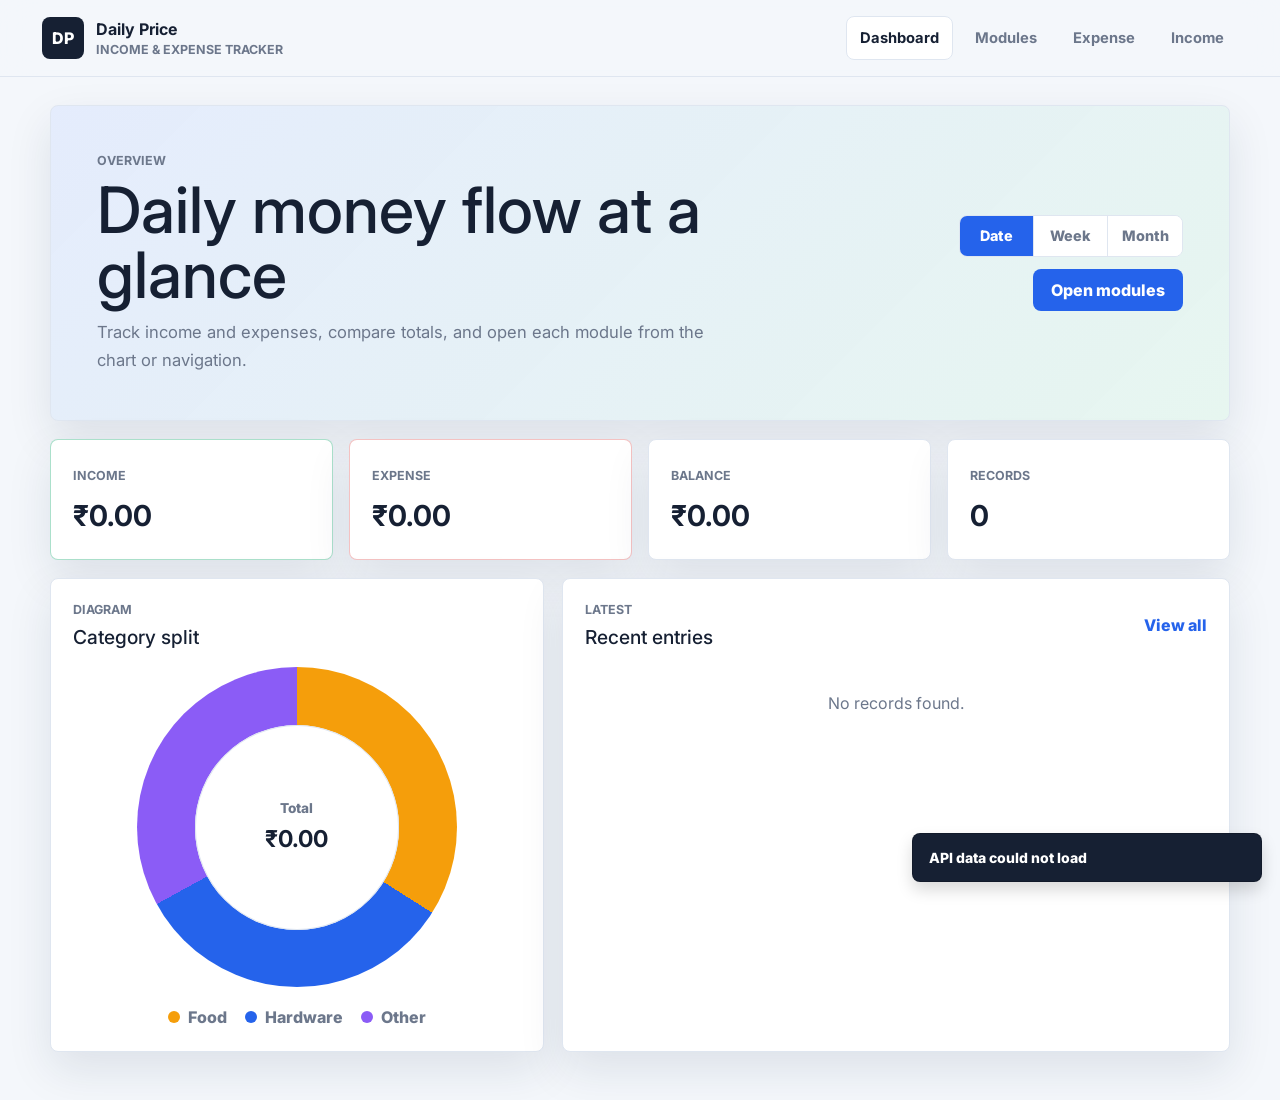
==== index.html @ 6be8b62a "Add files via upload" ====
<!DOCTYPE html>
<html lang="en">
<head>
  <meta charset="UTF-8">
  <meta name="viewport" content="width=device-width, initial-scale=1.0">
  <title>Daily Expense Dashboard</title>
  <link rel="preconnect" href="https://fonts.googleapis.com">
  <link rel="preconnect" href="https://fonts.gstatic.com" crossorigin>
  <link href="https://fonts.googleapis.com/css2?family=Inter:wght@400;500;600;700;800&display=swap" rel="stylesheet">
  <link href="https://cdn.jsdelivr.net/npm/bootstrap@5.3.3/dist/css/bootstrap.min.css" rel="stylesheet">
  <link rel="icon" type="image/jpeg" href="image/favicon.jfif">
  <link rel="stylesheet" href="styles.css">
</head>
<body data-page="dashboard">
  <header class="topbar">
    <a class="brand" href="index.html">
      <span class="brand-mark">DP</span>
      <span>
        <strong>Daily Price</strong>
        <small>Income & expense tracker</small>
      </span>
    </a>
    <nav class="nav">
      <a class="active" href="index.html">Dashboard</a>
      <a href="daily_routing.html">Modules</a>
      <a href="expense.html">Expense</a>
      <a href="income.html">Income</a>
    </nav>
  </header>

  <main class="shell">
    <section class="hero-panel">
      <div>
        <p class="eyebrow">Overview</p>
        <h1>Daily money flow at a glance</h1>
        <p class="hero-copy">Track income and expenses, compare totals, and open each module from the chart or navigation.</p>
      </div>
      <div class="dashboard-actions">
        <div class="period-filter" aria-label="Dashboard period">
          <button class="period-btn active" type="button" data-period="day">Date</button>
          <button class="period-btn" type="button" data-period="week">Week</button>
          <button class="period-btn" type="button" data-period="month">Month</button>
        </div>
        <a class="primary-action" href="daily_routing.html">Open modules</a>
      </div>
    </section>

    <section class="stats-grid" aria-label="Summary">
      <article class="stat-card income">
        <span>Income</span>
        <strong id="totalIncome">₹0</strong>
      </article>
      <article class="stat-card expense">
        <span>Expense</span>
        <strong id="totalExpense">₹0</strong>
      </article>
      <article class="stat-card balance">
        <span>Balance</span>
        <strong id="totalBalance">₹0</strong>
      </article>
      <article class="stat-card count">
        <span>Records</span>
        <strong id="recordCount">0</strong>
      </article>
    </section>

    <section class="content-grid">
      <article class="panel chart-panel">
        <div class="panel-title">
          <div>
            <p class="eyebrow">Diagram</p>
            <h2>Category split</h2>
          </div>
        </div>
        <div class="donut-wrap">
          <button id="dashboardDonut" class="donut" aria-label="Open modules diagram"></button>
          <div class="donut-center">
            <span>Total</span>
            <strong id="chartTotal">₹0</strong>
          </div>
        </div>
        <div class="legend">
          <a href="income.html"><span class="dot income-dot"></span>Income</a>
          <a href="expense.html"><span class="dot expense-dot"></span>Expense</a>
        </div>
      </article>

      <article class="panel">
        <div class="panel-title">
          <div>
            <p class="eyebrow">Latest</p>
            <h2>Recent entries</h2>
          </div>
          <a class="text-link" href="daily_routing.html">View all</a>
        </div>
        <div id="recentList" class="recent-list"></div>
      </article>
    </section>
  </main>

  <div id="toast" class="toast" role="status" aria-live="polite"></div>
  <script src="app.js"></script>
</body>
</html>
---- styles.css ----
:root {
  --bg: #f4f7fb;
  --panel: #ffffff;
  --ink: #162033;
  --muted: #6c778b;
  --line: #dfe6f0;
  --income: #10a66a;
  --income-soft: #dff8ec;
  --expense: #e05252;
  --expense-soft: #ffe7e7;
  --gold: #d89b20;
  --blue: #2563eb;
  --shadow: 0 18px 45px rgba(23, 38, 67, 0.10);
}

* {
  box-sizing: border-box;
}

body {
  margin: 0;
  min-height: 100vh;
  background: var(--bg);
  color: var(--ink);
  font-family: Inter, system-ui, -apple-system, BlinkMacSystemFont, "Segoe UI", sans-serif;
}

a {
  color: inherit;
  text-decoration: none;
}

.topbar {
  position: sticky;
  top: 0;
  z-index: 10;
  display: flex;
  align-items: center;
  justify-content: space-between;
  gap: 18px;
  padding: 16px clamp(16px, 4vw, 42px);
  background: rgba(244, 247, 251, 0.92);
  border-bottom: 1px solid var(--line);
  backdrop-filter: blur(16px);
}

.brand {
  display: inline-flex;
  align-items: center;
  gap: 12px;
  min-width: 210px;
}

.brand-mark {
  display: grid;
  width: 42px;
  height: 42px;
  place-items: center;
  border-radius: 8px;
  background: #162033;
  color: #fff;
  font-weight: 800;
}

.brand strong,
.brand small {
  display: block;
}

.brand small,
.eyebrow,
.stat-card span,
.route-card small {
  color: var(--muted);
  font-size: 0.78rem;
  font-weight: 700;
  letter-spacing: 0;
  text-transform: uppercase;
}

.nav {
  display: flex;
  flex-wrap: wrap;
  gap: 8px;
  justify-content: flex-end;
}

.nav a {
  padding: 10px 13px;
  border: 1px solid transparent;
  border-radius: 8px;
  color: var(--muted);
  font-size: 0.92rem;
  font-weight: 700;
}

.nav a:hover,
.nav a.active {
  border-color: var(--line);
  background: #fff;
  color: var(--ink);
}

.shell {
  width: min(1180px, calc(100% - 32px));
  margin: 0 auto;
  padding: 28px 0 48px;
}

.hero-panel,
.module-head {
  display: flex;
  align-items: center;
  justify-content: space-between;
  gap: 22px;
  min-height: 220px;
  padding: clamp(24px, 5vw, 46px);
  border: 1px solid var(--line);
  border-radius: 8px;
  background:
    linear-gradient(135deg, rgba(37, 99, 235, 0.12), rgba(16, 166, 106, 0.10)),
    var(--panel);
  box-shadow: var(--shadow);
}

.hero-panel.compact {
  min-height: 150px;
}

h1,
h2,
p {
  margin-top: 0;
}

h1 {
  max-width: 720px;
  margin-bottom: 12px;
  font-size: clamp(2rem, 5vw, 4.5rem);
  line-height: 1.02;
  letter-spacing: 0;
}

h2 {
  margin-bottom: 0;
  font-size: 1.2rem;
}

.hero-copy {
  max-width: 620px;
  margin-bottom: 0;
  color: var(--muted);
  font-size: 1.04rem;
  line-height: 1.65;
}

.primary-action,
.ghost-btn,
.icon-btn {
  display: inline-flex;
  align-items: center;
  justify-content: center;
  min-height: 42px;
  border: 0;
  border-radius: 8px;
  font: inherit;
  font-weight: 800;
  cursor: pointer;
}

.primary-action {
  flex: 0 0 auto;
  padding: 0 18px;
  background: var(--blue);
  color: #fff;
}

.dashboard-actions {
  display: grid;
  gap: 12px;
  justify-items: end;
}

.period-filter {
  display: inline-flex;
  overflow: hidden;
  border: 1px solid var(--line);
  border-radius: 8px;
  background: #fff;
}

.period-btn {
  min-width: 74px;
  min-height: 40px;
  border: 0;
  border-right: 1px solid var(--line);
  padding: 0 12px;
  background: #fff;
  color: var(--muted);
  font: inherit;
  font-size: 0.9rem;
  font-weight: 800;
  cursor: pointer;
}

.period-btn:last-child {
  border-right: 0;
}

.period-btn:hover,
.period-btn.active {
  background: var(--blue);
  color: #fff;
}

.primary-action.full {
  width: 100%;
}

.ghost-btn {
  padding: 0 14px;
  background: #eef3fa;
  color: var(--ink);
}

.stats-grid,
.routing-grid {
  display: grid;
  grid-template-columns: repeat(4, 1fr);
  gap: 16px;
  margin: 18px 0;
}

.stat-card,
.route-card,
.panel {
  border: 1px solid var(--line);
  border-radius: 8px;
  background: var(--panel);
  box-shadow: var(--shadow);
}

.stat-card {
  padding: 22px;
}

.stat-card strong {
  display: block;
  margin-top: 8px;
  font-size: 1.8rem;
}

.stat-card.income {
  border-color: rgba(16, 166, 106, 0.35);
}

.stat-card.expense {
  border-color: rgba(224, 82, 82, 0.35);
}

.content-grid {
  display: grid;
  grid-template-columns: minmax(280px, 0.85fr) minmax(320px, 1.15fr);
  gap: 18px;
}

.panel {
  padding: 22px;
}

.panel-title {
  display: flex;
  align-items: center;
  justify-content: space-between;
  gap: 14px;
  margin-bottom: 18px;
}

.eyebrow {
  margin-bottom: 6px;
}

.text-link {
  color: var(--blue);
  font-weight: 800;
}

.donut-wrap {
  position: relative;
  display: grid;
  width: min(320px, 82vw);
  aspect-ratio: 1;
  place-items: center;
  margin: 8px auto 18px;
}

.donut {
  width: 100%;
  height: 100%;
  border: 0;
  border-radius: 50%;
  background: conic-gradient(var(--income) 0 50%, var(--expense) 50% 100%);
  cursor: pointer;
}

.donut::after {
  content: "";
  position: absolute;
  inset: 18%;
  border-radius: 50%;
  background: #fff;
  box-shadow: inset 0 0 0 1px var(--line);
}

.donut-center {
  position: absolute;
  display: grid;
  place-items: center;
  gap: 4px;
  pointer-events: none;
}

.donut-center span {
  color: var(--muted);
  font-size: 0.85rem;
  font-weight: 800;
}

.donut-center strong {
  font-size: 1.45rem;
}

.legend {
  display: flex;
  justify-content: center;
  gap: 18px;
}

.legend a {
  display: inline-flex;
  align-items: center;
  gap: 8px;
  color: var(--muted);
  font-weight: 800;
}

.dot {
  width: 12px;
  height: 12px;
  border-radius: 50%;
}

.income-dot {
  background: var(--income);
}

.expense-dot {
  background: var(--expense);
}

.recent-list {
  display: grid;
  gap: 10px;
}

.recent-item {
  display: grid;
  grid-template-columns: 1fr auto;
  gap: 8px;
  padding: 14px;
  border: 1px solid var(--line);
  border-radius: 8px;
}

.recent-item small {
  color: var(--muted);
  font-weight: 700;
}

.pill {
  align-self: start;
  padding: 6px 9px;
  border-radius: 999px;
  font-size: 0.78rem;
  font-weight: 800;
}

.pill.income {
  background: var(--income-soft);
  color: var(--income);
}

.pill.expense {
  background: var(--expense-soft);
  color: var(--expense);
}

.route-card {
  position: relative;
  min-height: 230px;
  padding: 26px;
  overflow: hidden;
}

.route-card strong {
  display: block;
  margin: 18px 0 10px;
  font-size: 2.4rem;
}

.route-card p {
  max-width: 310px;
  margin-bottom: 0;
  color: var(--muted);
  line-height: 1.55;
}

.route-card::after {
  content: "";
  position: absolute;
  right: -30px;
  bottom: -45px;
  width: 160px;
  height: 160px;
  border-radius: 50%;
  opacity: 0.14;
}

.income-route::after {
  background: var(--income);
}

.expense-route::after {
  background: var(--expense);
}

.route-icon {
  display: grid;
  width: 46px;
  height: 46px;
  place-items: center;
  border-radius: 8px;
  color: #fff;
  font-size: 1.7rem;
  font-weight: 800;
}

.income-route .route-icon {
  background: var(--income);
}

.expense-route .route-icon {
  background: var(--expense);
}

.routing-grid {
  grid-template-columns: repeat(2, 1fr);
}

.split-bars {
  display: grid;
  grid-template-columns: 1fr 1fr;
  min-height: 150px;
  overflow: hidden;
  border: 1px solid var(--line);
  border-radius: 8px;
}

.split-bar {
  display: flex;
  align-items: center;
  justify-content: space-between;
  gap: 16px;
  padding: 24px;
  color: #fff;
  font-weight: 800;
}

.split-bar strong {
  font-size: 2rem;
}

.income-bar {
  background: var(--income);
}

.expense-bar {
  background: var(--expense);
}

.module-head {
  min-height: 160px;
  margin-bottom: 18px;
}

.module-head strong {
  font-size: clamp(2rem, 6vw, 4rem);
}

.income-head {
  background: linear-gradient(135deg, var(--income-soft), #fff);
}

.expense-head {
  background: linear-gradient(135deg, var(--expense-soft), #fff);
}

.crud-layout {
  display: grid;
  grid-template-columns: 360px 1fr;
  gap: 18px;
  align-items: start;
}

.form-panel {
  position: sticky;
  top: 92px;
}

label {
  display: grid;
  gap: 8px;
  margin-bottom: 16px;
  color: var(--muted);
  font-weight: 800;
}

input,
select,
.custom-select-btn,
.date-button {
  width: 100%;
  min-height: 44px;
  border: 1px solid var(--line);
  border-radius: 8px;
  padding: 0 13px;
  background: #fff;
  color: var(--ink);
  font: inherit;
}

select,
.custom-select-btn,
.date-button {
  cursor: pointer;
}

input:focus,
select:focus,
.custom-select-btn:focus,
.date-button:focus {
  border-color: var(--blue);
  outline: 3px solid rgba(37, 99, 235, 0.14);
}

.custom-select,
.date-control {
  position: relative;
}

.custom-select-btn,
.date-button {
  display: flex;
  align-items: center;
  justify-content: space-between;
  background: #fff;
  font-weight: 800;
  text-align: left;
}

.custom-select-btn b {
  color: var(--muted);
  font-size: 0.85rem;
}

.custom-select-menu,
.date-picker {
  position: absolute;
  top: calc(100% + 8px);
  left: 0;
  z-index: 30;
  display: none;
  width: 100%;
  overflow: hidden;
  border: 1px solid var(--line);
  border-radius: 8px;
  background: #fff;
  box-shadow: 0 18px 38px rgba(23, 38, 67, 0.18);
}

.custom-select.open .custom-select-menu,
.date-control.open .date-picker {
  display: block;
}

.custom-select-menu button {
  display: flex;
  align-items: center;
  gap: 10px;
  width: 100%;
  min-height: 44px;
  border: 0;
  border-bottom: 1px solid var(--line);
  padding: 0 14px;
  background: #fff;
  color: var(--ink);
  font: inherit;
  font-weight: 700;
  text-align: left;
  cursor: pointer;
}

.custom-select-menu button:last-child {
  border-bottom: 0;
}

.custom-select-menu button:hover,
.custom-select-menu button.active {
  background: #eff6ff;
  color: var(--blue);
}

.category-swatch {
  width: 12px;
  height: 12px;
  border-radius: 50%;
}

.category-swatch.food {
  background: #f59e0b;
}

.category-swatch.hardware {
  background: #2563eb;
}

.category-swatch.other {
  background: #8b5cf6;
}

.date-picker {
  padding: 12px;
}

.calendar-head {
  display: flex;
  align-items: center;
  justify-content: space-between;
  margin-bottom: 10px;
}

.calendar-head strong {
  font-size: 0.95rem;
}

.calendar-nav {
  display: inline-grid;
  width: 32px;
  height: 32px;
  place-items: center;
  border: 1px solid var(--line);
  border-radius: 8px;
  background: #fff;
  color: var(--ink);
  font-weight: 800;
  cursor: pointer;
}

.calendar-grid {
  display: grid;
  grid-template-columns: repeat(7, 1fr);
  gap: 6px;
}

.calendar-day-name {
  color: var(--muted);
  font-size: 0.72rem;
  font-weight: 800;
  text-align: center;
}

.calendar-day {
  display: grid;
  min-height: 34px;
  place-items: center;
  border: 1px solid transparent;
  border-radius: 8px;
  background: #fff;
  color: var(--ink);
  font: inherit;
  font-size: 0.9rem;
  font-weight: 700;
  cursor: pointer;
}

.calendar-day:hover {
  border-color: var(--blue);
}

.calendar-day.selected {
  background: var(--blue);
  color: #fff;
}

.calendar-day.muted {
  color: #b6bfcc;
}

.hidden-field {
  display: none;
}

.hidden-field.visible {
  display: block;
}

.search {
  max-width: 230px;
}

.table-wrap {
  overflow-x: auto;
}

table {
  width: 100%;
  border-collapse: collapse;
  min-width: 760px;
}

th,
td {
  padding: 14px 12px;
  border-bottom: 1px solid var(--line);
  text-align: left;
}

th {
  color: var(--muted);
  font-size: 0.78rem;
  text-transform: uppercase;
}

td.price-cell {
  font-weight: 800;
}

.actions {
  display: flex;
  gap: 8px;
}

.icon-btn {
  width: auto;
  min-height: 38px;
  padding: 0 12px;
  border: 1px solid var(--line);
  background: #fff;
}

.icon-btn.edit {
  color: var(--blue);
}

.icon-btn.delete {
  color: var(--expense);
}

.empty {
  padding: 24px;
  color: var(--muted);
  text-align: center;
}

.toast {
  position: fixed;
  right: 18px;
  bottom: 18px;
  z-index: 20;
  transform: translateY(18px);
  opacity: 0;
  max-width: min(360px, calc(100vw - 36px));
  padding: 13px 16px;
  border-radius: 8px;
  background: #162033;
  color: #fff;
  font-weight: 800;
  transition: 180ms ease;
  pointer-events: none;
}

.toast.show {
  transform: translateY(0);
  opacity: 1;
}

@media (max-width: 900px) {
  .topbar,
  .hero-panel,
  .module-head {
    align-items: flex-start;
    flex-direction: column;
  }

  .dashboard-actions {
    justify-items: start;
  }

  .stats-grid,
  .content-grid,
  .routing-grid,
  .crud-layout {
    grid-template-columns: 1fr;
  }

  .form-panel {
    position: static;
  }
}

@media (max-width: 620px) {
  .brand {
    min-width: 0;
  }

  .nav {
    width: 100%;
    justify-content: flex-start;
  }

  .nav a {
    padding: 9px 10px;
    font-size: 0.84rem;
  }

  .shell {
    width: min(100% - 20px, 1180px);
    padding-top: 14px;
  }

  .hero-panel,
  .module-head,
  .panel,
  .route-card,
  .stat-card {
    padding: 18px;
  }

  .split-bars {
    grid-template-columns: 1fr;
  }

  .panel-title {
    align-items: flex-start;
    flex-direction: column;
  }

  .search {
    max-width: none;
  }

  .dashboard-actions,
  .period-filter,
  .primary-action {
    width: 100%;
  }

  .period-btn {
    flex: 1;
    min-width: 0;
  }
}
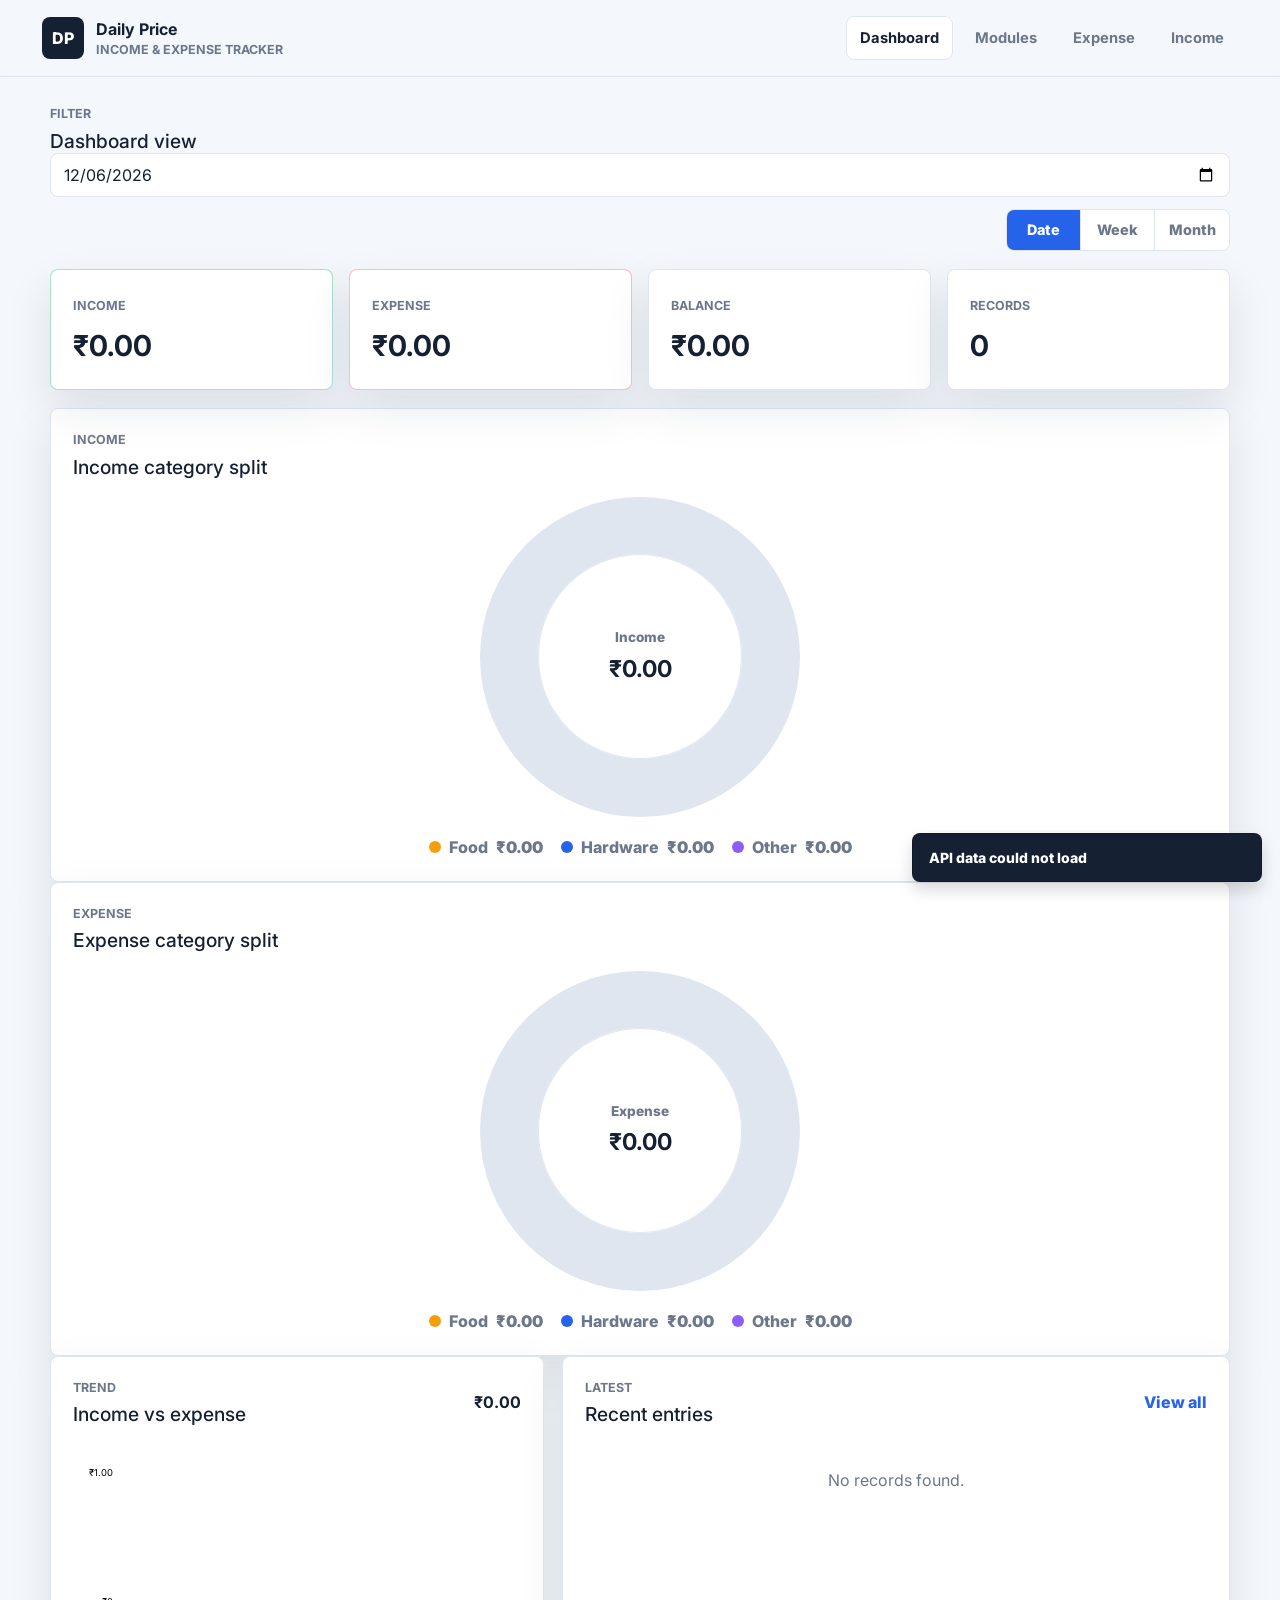
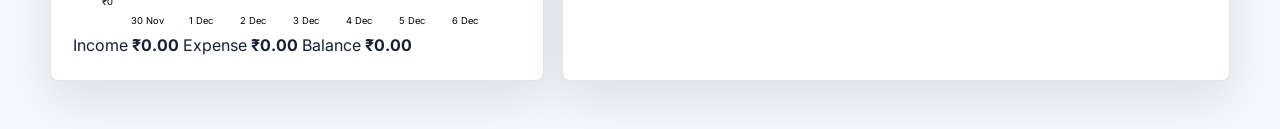
==== commit 3e0bdc69: "Update index.html" ====
--- a/index.html
+++ b/index.html
@@ -29,19 +29,18 @@
   </header>
 
   <main class="shell">
-    <section class="hero-panel">
+    <section class="dashboard-toolbar" aria-label="Dashboard filters">
       <div>
-        <p class="eyebrow">Overview</p>
-        <h1>Daily money flow at a glance</h1>
-        <p class="hero-copy">Track income and expenses, compare totals, and open each module from the chart or navigation.</p>
+        <p class="eyebrow">Filter</p>
+        <h2>Dashboard view</h2>
       </div>
       <div class="dashboard-actions">
+        <input id="dashboardDate" class="dashboard-date" type="date">
         <div class="period-filter" aria-label="Dashboard period">
           <button class="period-btn active" type="button" data-period="day">Date</button>
           <button class="period-btn" type="button" data-period="week">Week</button>
           <button class="period-btn" type="button" data-period="month">Month</button>
         </div>
-        <a class="primary-action" href="daily_routing.html">Open modules</a>
       </div>
     </section>
 
@@ -64,24 +63,56 @@
       </article>
     </section>
 
-    <section class="content-grid">
+    <section class="chart-grid" aria-label="Income and expense charts">
       <article class="panel chart-panel">
         <div class="panel-title">
           <div>
-            <p class="eyebrow">Diagram</p>
-            <h2>Category split</h2>
+            <p class="eyebrow">Income</p>
+            <h2>Income category split</h2>
           </div>
         </div>
         <div class="donut-wrap">
-          <button id="dashboardDonut" class="donut" aria-label="Open modules diagram"></button>
+          <button id="incomeDonut" class="donut" aria-label="Open income module"></button>
           <div class="donut-center">
-            <span>Total</span>
-            <strong id="chartTotal">₹0</strong>
+            <span>Income</span>
+            <strong id="incomeChartTotal">₹0</strong>
           </div>
         </div>
-        <div class="legend">
-          <a href="income.html"><span class="dot income-dot"></span>Income</a>
-          <a href="expense.html"><span class="dot expense-dot"></span>Expense</a>
+        <div id="incomeLegend" class="legend"></div>
+      </article>
+
+      <article class="panel chart-panel">
+        <div class="panel-title">
+          <div>
+            <p class="eyebrow">Expense</p>
+            <h2>Expense category split</h2>
+          </div>
+        </div>
+        <div class="donut-wrap">
+          <button id="expenseDonut" class="donut" aria-label="Open expense module"></button>
+          <div class="donut-center">
+            <span>Expense</span>
+            <strong id="expenseChartTotal">₹0</strong>
+          </div>
+        </div>
+        <div id="expenseLegend" class="legend"></div>
+      </article>
+    </section>
+
+    <section class="content-grid">
+      <article class="panel line-panel">
+        <div class="panel-title">
+          <div>
+            <p class="eyebrow">Trend</p>
+            <h2>Income vs expense</h2>
+          </div>
+          <strong id="netTrendTotal" class="net-total">₹0</strong>
+        </div>
+        <div id="cashflowChart" class="line-chart" aria-label="Income and expense line chart"></div>
+        <div class="trend-summary">
+          <span><i class="trend-dot income-line"></i>Income <strong id="trendIncomeTotal">₹0</strong></span>
+          <span><i class="trend-dot expense-line"></i>Expense <strong id="trendExpenseTotal">₹0</strong></span>
+          <span><i class="trend-dot balance-line"></i>Balance <strong id="trendBalanceTotal">₹0</strong></span>
         </div>
       </article>
 
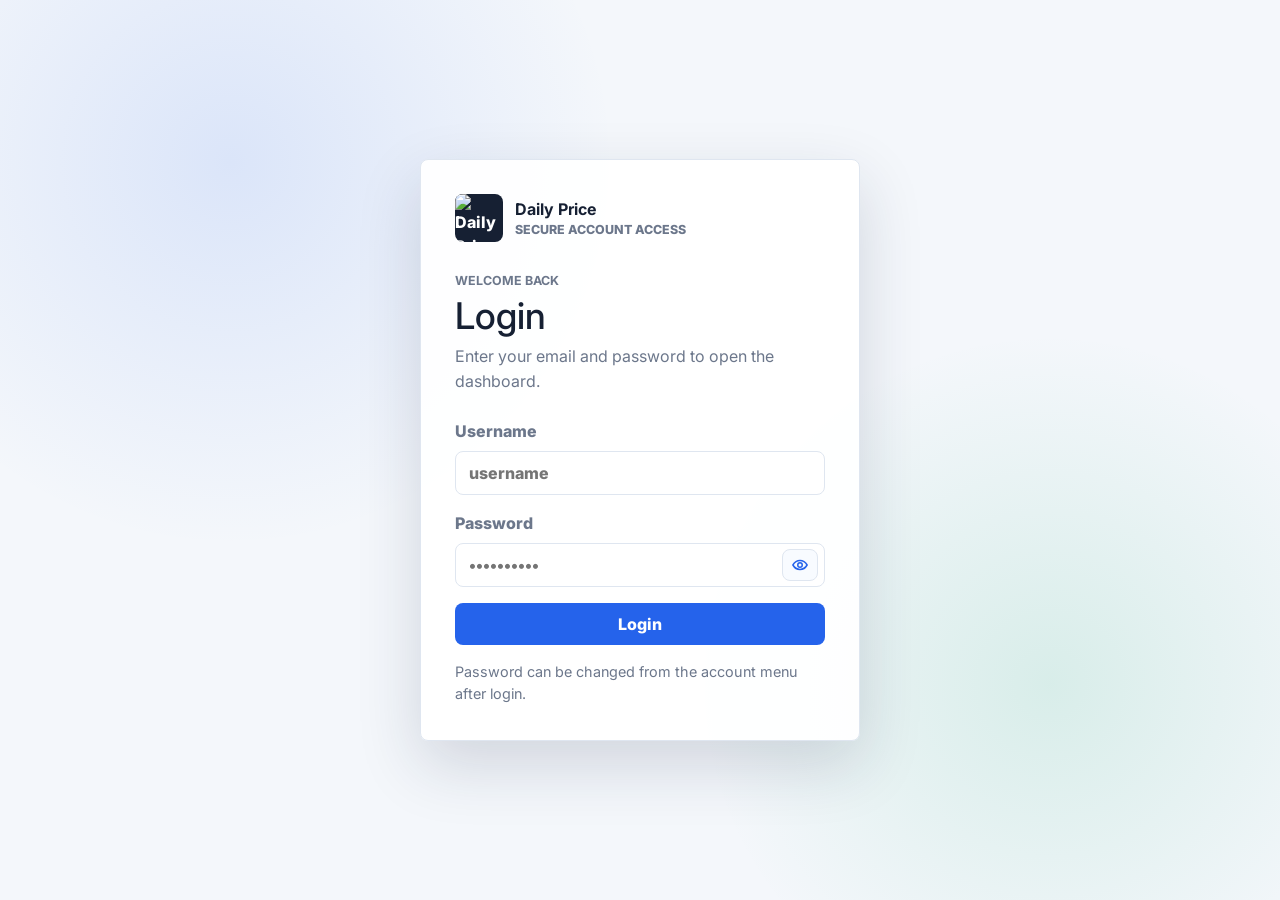
==== commit 0482bb14: "Add files via upload" ====
--- a/index.html
+++ b/index.html
@@ -14,7 +14,7 @@
 <body data-page="dashboard">
   <header class="topbar">
     <a class="brand" href="index.html">
-      <span class="brand-mark">DP</span>
+      <span class="brand-mark"><img src="image/favicon.jfif" alt="Daily Price logo"></span>
       <span>
         <strong>Daily Price</strong>
         <small>Income & expense tracker</small>
--- a/styles.css
+++ b/styles.css
@@ -60,6 +60,13 @@
   background: #162033;
   color: #fff;
   font-weight: 800;
+  overflow: hidden;
+}
+
+.brand-mark img {
+  width: 100%;
+  height: 100%;
+  object-fit: cover;
 }
 
 .brand strong,
@@ -99,6 +106,65 @@
   border-color: var(--line);
   background: #fff;
   color: var(--ink);
+}
+
+.account-menu {
+  display: inline-flex;
+  align-items: center;
+  gap: 8px;
+}
+
+.account-chip,
+.account-action,
+.logout-btn,
+.dialog-close {
+  display: inline-flex;
+  align-items: center;
+  justify-content: center;
+  min-height: 40px;
+  border: 1px solid var(--line);
+  border-radius: 8px;
+  background: #fff;
+  color: var(--ink);
+  font: inherit;
+  font-weight: 800;
+}
+
+.account-action,
+.logout-btn,
+.dialog-close {
+  cursor: pointer;
+}
+
+.account-chip {
+  gap: 8px;
+  padding: 0 11px 0 7px;
+}
+
+.account-chip span {
+  display: grid;
+  width: 28px;
+  height: 28px;
+  place-items: center;
+  border-radius: 8px;
+  background: var(--ink);
+  color: #fff;
+  font-size: 0.8rem;
+}
+
+.logout-btn {
+  padding: 0 12px;
+  color: var(--expense);
+}
+
+.account-action {
+  padding: 0 12px;
+  color: var(--blue);
+}
+
+.dialog-close {
+  width: 38px;
+  padding: 0;
 }
 
 .shell {
@@ -176,9 +242,29 @@
 }
 
 .dashboard-actions {
-  display: grid;
+  display: flex;
+  flex-wrap: wrap;
+  align-items: center;
   gap: 12px;
-  justify-items: end;
+  justify-content: flex-end;
+}
+
+.dashboard-toolbar {
+  display: flex;
+  align-items: center;
+  justify-content: space-between;
+  gap: 16px;
+  margin: 0;
+  padding: 18px 20px;
+  border: 1px solid var(--line);
+  border-radius: 8px;
+  background: var(--panel);
+  box-shadow: var(--shadow);
+}
+
+.dashboard-date {
+  width: 170px;
+  min-height: 40px;
 }
 
 .period-filter {
@@ -228,7 +314,7 @@
   display: grid;
   grid-template-columns: repeat(4, 1fr);
   gap: 16px;
-  margin: 18px 0;
+  margin: 16px 0 18px;
 }
 
 .stat-card,
@@ -258,10 +344,19 @@
   border-color: rgba(224, 82, 82, 0.35);
 }
 
+.chart-grid,
 .content-grid {
   display: grid;
-  grid-template-columns: minmax(280px, 0.85fr) minmax(320px, 1.15fr);
   gap: 18px;
+}
+
+.chart-grid {
+  grid-template-columns: repeat(2, minmax(280px, 1fr));
+  margin-bottom: 18px;
+}
+
+.content-grid {
+  grid-template-columns: minmax(420px, 1.1fr) minmax(320px, 0.9fr);
 }
 
 .panel {
@@ -331,20 +426,31 @@
 }
 
 .legend {
-  display: flex;
-  justify-content: center;
-  gap: 18px;
+  display: grid;
+  grid-template-columns: repeat(3, minmax(0, 1fr));
+  gap: 10px;
 }
 
 .legend a {
   display: inline-flex;
   align-items: center;
+  justify-content: space-between;
   gap: 8px;
-  color: var(--muted);
-  font-weight: 800;
+  min-height: 40px;
+  padding: 8px 10px;
+  border: 1px solid var(--line);
+  border-radius: 8px;
+  color: var(--muted);
+  font-weight: 800;
+}
+
+.legend strong {
+  color: var(--ink);
+  font-size: 0.82rem;
 }
 
 .dot {
+  flex: 0 0 auto;
   width: 12px;
   height: 12px;
   border-radius: 50%;
@@ -356,6 +462,119 @@
 
 .expense-dot {
   background: var(--expense);
+}
+
+.line-panel {
+  min-width: 0;
+}
+
+.net-total {
+  color: var(--blue);
+  font-size: 1.35rem;
+}
+
+.line-chart {
+  width: 100%;
+  min-height: 320px;
+  overflow: hidden;
+  border: 1px solid var(--line);
+  border-radius: 8px;
+  background: linear-gradient(180deg, #ffffff, #f8fbff);
+}
+
+.line-chart svg {
+  display: block;
+  width: 100%;
+  height: auto;
+  overflow: visible;
+}
+
+.grid-lines line {
+  stroke: #dfe6f0;
+  stroke-width: 1;
+}
+
+.zero-line {
+  stroke: #64748b;
+  stroke-width: 2;
+}
+
+.bar-series rect {
+  stroke-width: 1;
+  shape-rendering: geometricPrecision;
+  transition: opacity 160ms ease;
+}
+
+.bar-series rect:hover {
+  opacity: 0.72;
+}
+
+.positive-pillar {
+  fill: url("#positivePillarGradient");
+  stroke: #0f7a4a;
+}
+
+.negative-pillar {
+  fill: url("#negativePillarGradient");
+  stroke: #b83232;
+}
+
+.axis-labels text,
+.y-axis-labels text {
+  fill: var(--muted);
+  font-size: 0.78rem;
+  font-weight: 800;
+  dominant-baseline: middle;
+}
+
+.pillar-value {
+  fill: var(--ink);
+  font-size: 0.74rem;
+  font-weight: 800;
+}
+
+.trend-summary {
+  display: grid;
+  grid-template-columns: repeat(3, minmax(0, 1fr));
+  gap: 10px;
+  margin-top: 12px;
+}
+
+.trend-summary span {
+  display: grid;
+  gap: 4px;
+  min-height: 62px;
+  padding: 10px;
+  border: 1px solid var(--line);
+  border-radius: 8px;
+  background: #fff;
+  color: var(--muted);
+  font-size: 0.84rem;
+  font-weight: 800;
+}
+
+.trend-summary strong {
+  color: var(--ink);
+  font-size: 1rem;
+}
+
+.trend-dot {
+  display: inline-block;
+  width: 20px;
+  height: 4px;
+  border-radius: 999px;
+}
+
+.income-line {
+  background: var(--income);
+}
+
+.expense-line {
+  background: var(--expense);
+}
+
+.balance-line {
+  background: var(--blue);
 }
 
 .recent-list {
@@ -553,6 +772,46 @@
   outline: 3px solid rgba(37, 99, 235, 0.14);
 }
 
+.password-control {
+  position: relative;
+  display: block;
+}
+
+.password-control input {
+  padding-right: 54px;
+}
+
+.password-toggle {
+  position: absolute;
+  top: 50%;
+  right: 7px;
+  transform: translateY(-50%);
+  display: grid;
+  width: 36px;
+  height: 32px;
+  place-items: center;
+  border: 1px solid var(--line);
+  border-radius: 8px;
+  background: #f8fbff;
+  color: var(--blue);
+  cursor: pointer;
+}
+
+.password-toggle svg {
+  width: 18px;
+  height: 18px;
+  fill: none;
+  stroke: currentColor;
+  stroke-width: 2;
+  stroke-linecap: round;
+  stroke-linejoin: round;
+}
+
+.password-toggle:focus {
+  border-color: var(--blue);
+  outline: 3px solid rgba(37, 99, 235, 0.14);
+}
+
 .custom-select,
 .date-control {
   position: relative;
@@ -794,6 +1053,108 @@
   opacity: 1;
 }
 
+.login-page {
+  display: grid;
+  min-height: 100vh;
+  background:
+    radial-gradient(circle at 18% 18%, rgba(37, 99, 235, 0.12), transparent 30%),
+    radial-gradient(circle at 82% 76%, rgba(16, 166, 106, 0.12), transparent 28%),
+    var(--bg);
+}
+
+.login-shell {
+  display: grid;
+  width: min(440px, calc(100% - 32px));
+  margin: auto;
+  padding: 24px 0;
+}
+
+.login-panel {
+  width: 100%;
+  padding: clamp(24px, 6vw, 34px);
+  border: 1px solid var(--line);
+  border-radius: 8px;
+  background: rgba(255, 255, 255, 0.96);
+  box-shadow: 0 24px 64px rgba(23, 38, 67, 0.16);
+}
+
+.login-card-head {
+  display: flex;
+  align-items: center;
+  gap: 12px;
+  margin-bottom: 30px;
+}
+
+.login-card-head strong,
+.login-card-head small {
+  display: block;
+}
+
+.login-card-head small {
+  color: var(--muted);
+  font-size: 0.78rem;
+  font-weight: 800;
+  text-transform: uppercase;
+}
+
+.login-logo {
+  width: 48px;
+  height: 48px;
+}
+
+.login-title {
+  margin-bottom: 24px;
+}
+
+.login-title h1 {
+  margin-bottom: 8px;
+  font-size: 2.3rem;
+  line-height: 1.05;
+}
+
+.login-title p:last-child {
+  margin-bottom: 0;
+  color: var(--muted);
+  line-height: 1.6;
+}
+
+.login-note {
+  margin: 16px 0 0;
+  color: var(--muted);
+  font-size: 0.9rem;
+  line-height: 1.55;
+}
+
+.primary-action:disabled {
+  cursor: wait;
+  opacity: 0.68;
+}
+
+.auth-dialog {
+  position: fixed;
+  inset: 0;
+  z-index: 50;
+  display: none;
+  align-items: center;
+  justify-content: center;
+  padding: 18px;
+  background: rgba(22, 32, 51, 0.44);
+  backdrop-filter: blur(8px);
+}
+
+.auth-dialog.open {
+  display: flex;
+}
+
+.auth-dialog-panel {
+  width: min(420px, 100%);
+  padding: 24px;
+  border: 1px solid var(--line);
+  border-radius: 8px;
+  background: #fff;
+  box-shadow: 0 28px 70px rgba(10, 20, 40, 0.28);
+}
+
 @media (max-width: 900px) {
   .topbar,
   .hero-panel,
@@ -803,14 +1164,33 @@
   }
 
   .dashboard-actions {
-    justify-items: start;
+    justify-content: flex-start;
+  }
+
+  .account-menu {
+    width: 100%;
+  }
+
+  .account-chip {
+    flex: 1;
+    justify-content: flex-start;
+  }
+
+  .dashboard-toolbar {
+    align-items: flex-start;
+    flex-direction: column;
   }
 
   .stats-grid,
+  .chart-grid,
   .content-grid,
   .routing-grid,
   .crud-layout {
     grid-template-columns: 1fr;
+  }
+
+  .login-shell {
+    width: min(440px, calc(100% - 24px));
   }
 
   .form-panel {
@@ -850,6 +1230,11 @@
     grid-template-columns: 1fr;
   }
 
+  .legend,
+  .trend-summary {
+    grid-template-columns: 1fr;
+  }
+
   .panel-title {
     align-items: flex-start;
     flex-direction: column;
@@ -861,8 +1246,17 @@
 
   .dashboard-actions,
   .period-filter,
+  .dashboard-date,
   .primary-action {
     width: 100%;
+  }
+
+  .login-panel {
+    padding: 22px;
+  }
+
+  .login-title h1 {
+    font-size: 2rem;
   }
 
   .period-btn {
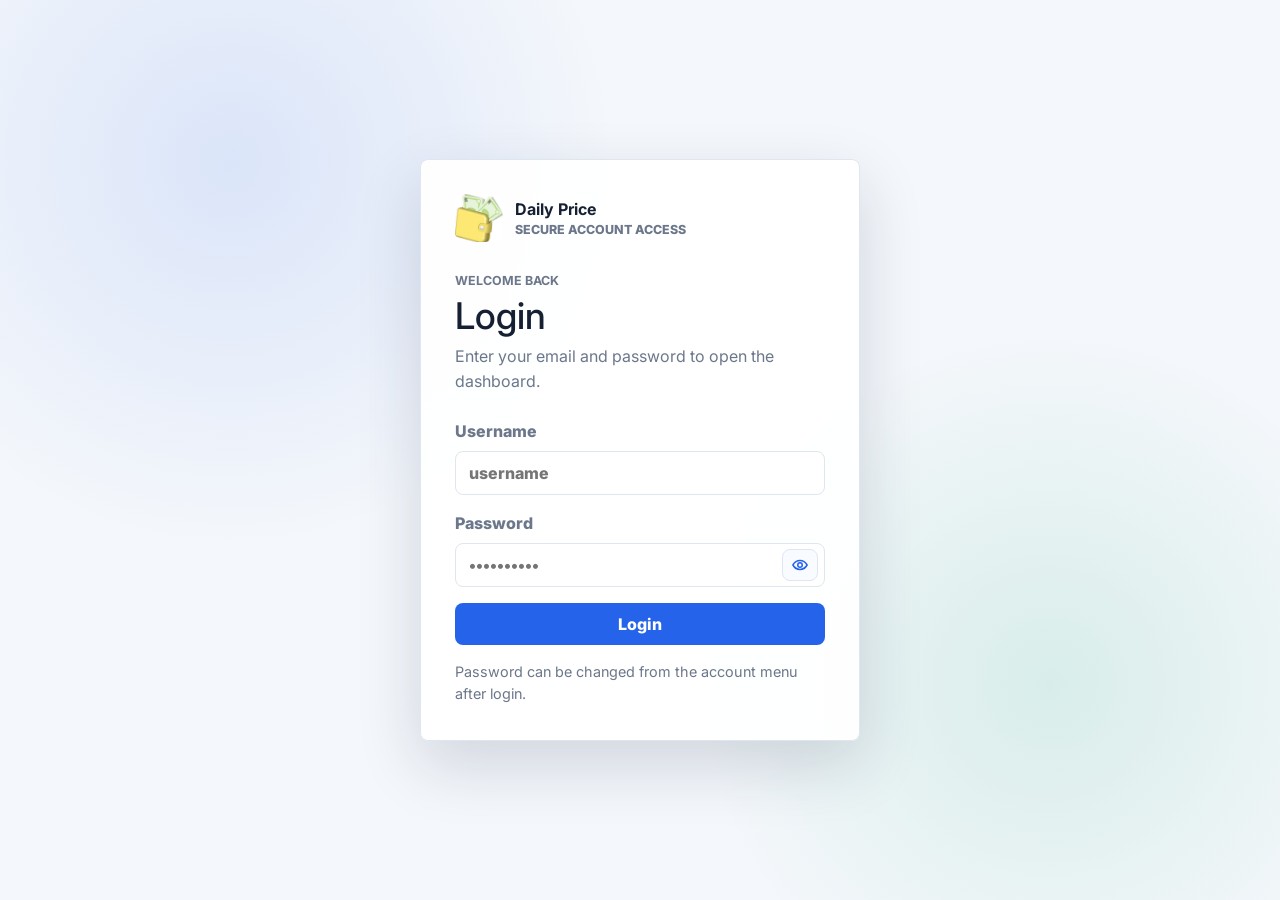
==== commit f9f0e16a: "Add files via upload" ====
--- a/index.html
+++ b/index.html
@@ -8,13 +8,13 @@
   <link rel="preconnect" href="https://fonts.gstatic.com" crossorigin>
   <link href="https://fonts.googleapis.com/css2?family=Inter:wght@400;500;600;700;800&display=swap" rel="stylesheet">
   <link href="https://cdn.jsdelivr.net/npm/bootstrap@5.3.3/dist/css/bootstrap.min.css" rel="stylesheet">
-  <link rel="icon" type="image/jpeg" href="image/favicon.jfif">
+  <link rel="icon" type="image/jpeg" href="images/favicon.jpg">
   <link rel="stylesheet" href="styles.css">
 </head>
 <body data-page="dashboard">
   <header class="topbar">
     <a class="brand" href="index.html">
-      <span class="brand-mark"><img src="image/favicon.jfif" alt="Daily Price logo"></span>
+      <span class="brand-mark"><img src="images/favicon.jpg" alt="Daily Price logo"></span>
       <span>
         <strong>Daily Price</strong>
         <small>Income & expense tracker</small>
@@ -35,6 +35,7 @@
         <h2>Dashboard view</h2>
       </div>
       <div class="dashboard-actions">
+        <button id="exportDashboardBtn" class="ghost-btn export-btn" type="button">Export CSV</button>
         <input id="dashboardDate" class="dashboard-date" type="date">
         <div class="period-filter" aria-label="Dashboard period">
           <button class="period-btn active" type="button" data-period="day">Date</button>
--- a/styles.css
+++ b/styles.css
@@ -309,6 +309,10 @@
   color: var(--ink);
 }
 
+.export-btn {
+  white-space: nowrap;
+}
+
 .stats-grid,
 .routing-grid {
   display: grid;
